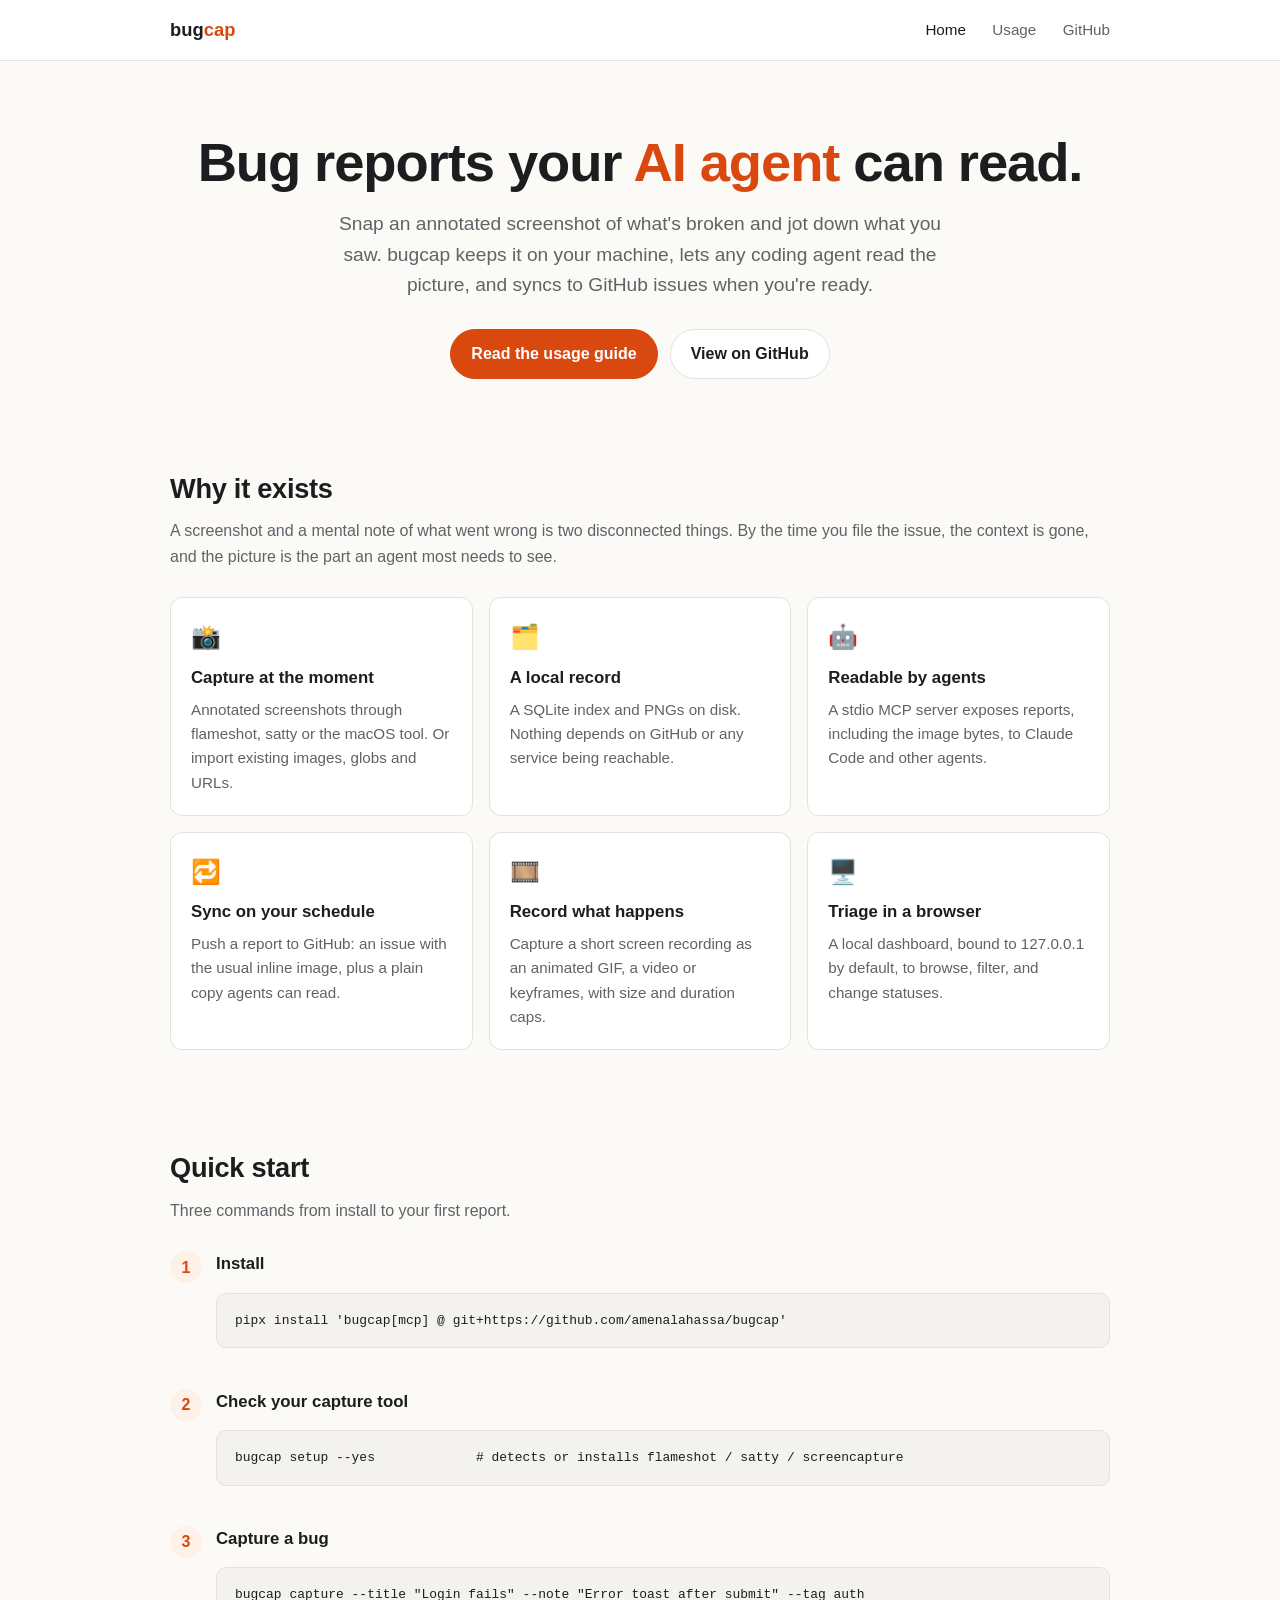
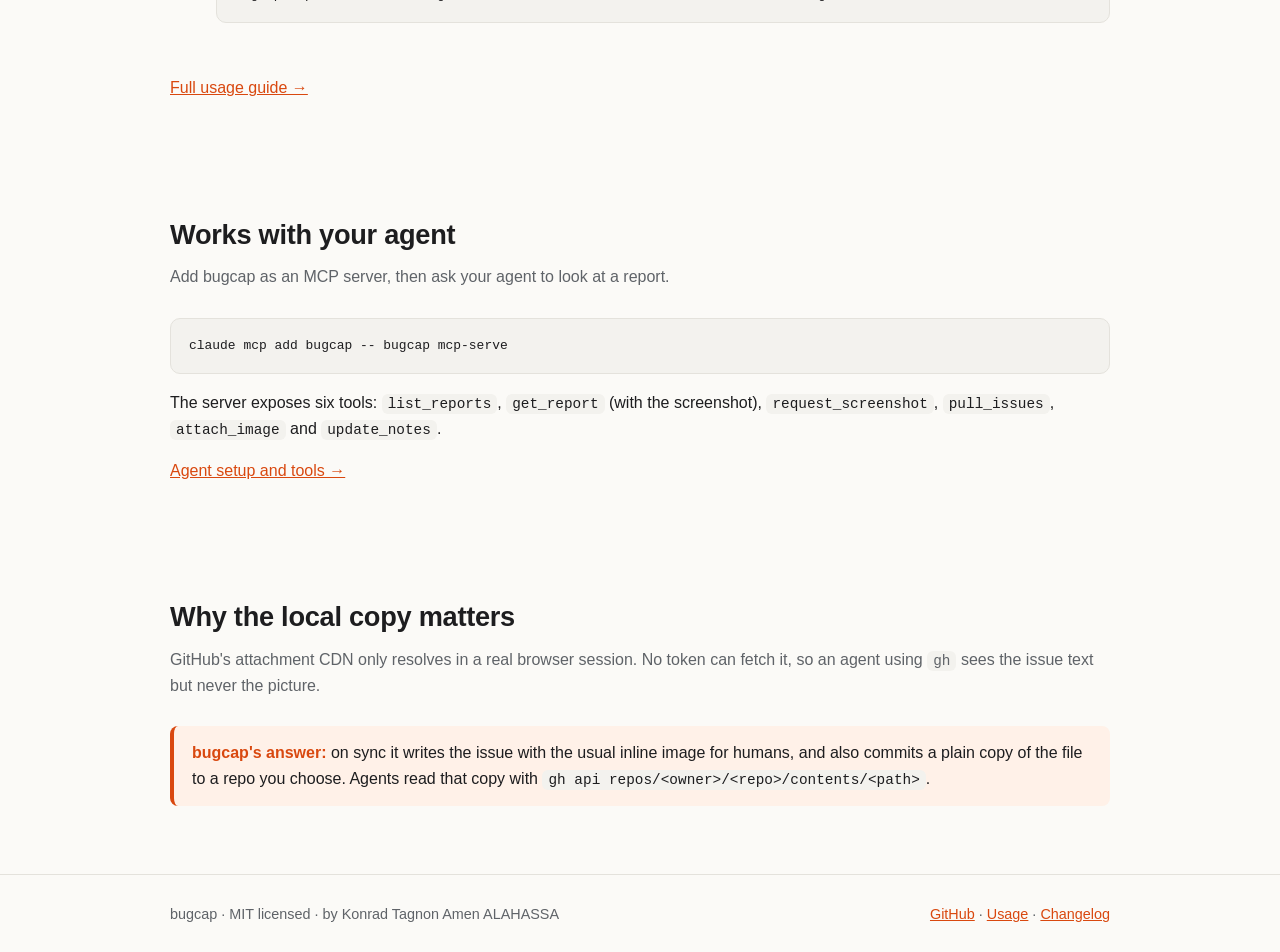
==== docs/index.html @ f4efdc9c "Add GitHub Pages site and usage guide; rework README docs/ holds a static site served from master: a" ====
<!doctype html>
<html lang="en">
<head>
  <meta charset="utf-8">
  <meta name="viewport" content="width=device-width, initial-scale=1">
  <title>bugcap — bug capture your AI agent can read</title>
  <meta name="description" content="Local-first bug capture: annotated screenshots and notes, stored on your machine, readable by AI coding agents over MCP, synced to GitHub issues when you choose.">
  <meta property="og:title" content="bugcap">
  <meta property="og:description" content="Annotated bug screenshots that AI coding agents can actually read.">
  <link rel="stylesheet" href="assets/style.css">
</head>
<body>

<header class="site">
  <div class="wrap">
    <a class="brand" href="./">bug<span>cap</span></a>
    <nav>
      <a href="./" aria-current="page">Home</a>
      <a href="usage.html">Usage</a>
      <a href="https://github.com/amenalahassa/bugcap">GitHub</a>
    </nav>
  </div>
</header>

<main>
  <div class="hero wrap">
    <h1>Bug reports your <span>AI agent</span> can read.</h1>
    <p class="lead">Snap an annotated screenshot of what's broken and jot down what you saw. bugcap keeps it on your machine, lets any coding agent read the picture, and syncs to GitHub issues when you're ready.</p>
    <div class="cta">
      <a class="btn primary" href="usage.html">Read the usage guide</a>
      <a class="btn" href="https://github.com/amenalahassa/bugcap">View on GitHub</a>
    </div>
    <div class="demo">
      <!-- Replace with the recorded demo (docs/assets/demo.gif) when it is ready. -->
      <img src="assets/demo.gif" alt="bugcap capturing and annotating a bug, then listing the report" onerror="this.parentElement.style.display='none'">
    </div>
  </div>

  <section>
    <div class="wrap">
      <h2>Why it exists</h2>
      <p class="sub">A screenshot and a mental note of what went wrong is two disconnected things. By the time you file the issue, the context is gone, and the picture is the part an agent most needs to see.</p>
      <div class="grid">
        <div class="card">
          <div class="icon">📸</div>
          <h3>Capture at the moment</h3>
          <p>Annotated screenshots through flameshot, satty or the macOS tool. Or import existing images, globs and URLs.</p>
        </div>
        <div class="card">
          <div class="icon">🗂️</div>
          <h3>A local record</h3>
          <p>A SQLite index and PNGs on disk. Nothing depends on GitHub or any service being reachable.</p>
        </div>
        <div class="card">
          <div class="icon">🤖</div>
          <h3>Readable by agents</h3>
          <p>A stdio MCP server exposes reports, including the image bytes, to Claude Code and other agents.</p>
        </div>
        <div class="card">
          <div class="icon">🔁</div>
          <h3>Sync on your schedule</h3>
          <p>Push a report to GitHub: an issue with the usual inline image, plus a plain copy agents can read.</p>
        </div>
        <div class="card">
          <div class="icon">🎞️</div>
          <h3>Record what happens</h3>
          <p>Capture a short screen recording as an animated GIF, a video or keyframes, with size and duration caps.</p>
        </div>
        <div class="card">
          <div class="icon">🖥️</div>
          <h3>Triage in a browser</h3>
          <p>A local dashboard, bound to 127.0.0.1 by default, to browse, filter, and change statuses.</p>
        </div>
      </div>
    </div>
  </section>

  <section>
    <div class="wrap">
      <h2>Quick start</h2>
      <p class="sub">Three commands from install to your first report.</p>
      <ol class="steps">
        <li>
          <h3>Install</h3>
          <pre><code>pipx install 'bugcap[mcp] @ git+https://github.com/amenalahassa/bugcap'</code></pre>
        </li>
        <li>
          <h3>Check your capture tool</h3>
          <pre><code>bugcap setup --yes             # detects or installs flameshot / satty / screencapture</code></pre>
        </li>
        <li>
          <h3>Capture a bug</h3>
          <pre><code>bugcap capture --title "Login fails" --note "Error toast after submit" --tag auth</code></pre>
        </li>
      </ol>
      <p><a href="usage.html">Full usage guide →</a></p>
    </div>
  </section>

  <section>
    <div class="wrap">
      <h2>Works with your agent</h2>
      <p class="sub">Add bugcap as an MCP server, then ask your agent to look at a report.</p>
<pre><code>claude mcp add bugcap -- bugcap mcp-serve</code></pre>
      <p>The server exposes six tools: <code>list_reports</code>, <code>get_report</code> (with the screenshot), <code>request_screenshot</code>, <code>pull_issues</code>, <code>attach_image</code> and <code>update_notes</code>.</p>
      <p><a href="usage.html#mcp">Agent setup and tools →</a></p>
    </div>
  </section>

  <section>
    <div class="wrap">
      <h2>Why the local copy matters</h2>
      <p class="sub">GitHub's attachment CDN only resolves in a real browser session. No token can fetch it, so an agent using <code>gh</code> sees the issue text but never the picture.</p>
      <div class="callout">
        <strong>bugcap's answer:</strong> on sync it writes the issue with the usual inline image for humans, and also commits a plain copy of the file to a repo you choose. Agents read that copy with <code>gh api repos/&lt;owner&gt;/&lt;repo&gt;/contents/&lt;path&gt;</code>.
      </div>
    </div>
  </section>
</main>

<footer class="site">
  <div class="wrap">
    <span>bugcap · MIT licensed · by Konrad Tagnon Amen ALAHASSA</span>
    <span><a href="https://github.com/amenalahassa/bugcap">GitHub</a> · <a href="usage.html">Usage</a> · <a href="https://github.com/amenalahassa/bugcap/blob/master/CHANGELOG.md">Changelog</a></span>
  </div>
</footer>

</body>
</html>
---- docs/assets/style.css ----
:root {
  --bg: #fbfaf7;
  --surface: #ffffff;
  --text: #1d1d1f;
  --muted: #5f6368;
  --accent: #d9480f;
  --accent-soft: #fff1e8;
  --code-bg: #f3f2ee;
  --border: #e4e2dc;
  --ok: #2b8a3e;
  --warn: #b25e00;
}

@media (prefers-color-scheme: dark) {
  :root:not([data-theme="light"]) {
    --bg: #14151a;
    --surface: #1d1f26;
    --text: #ececf1;
    --muted: #a0a4ad;
    --accent: #ff8a4c;
    --accent-soft: #2a1f18;
    --code-bg: #23252d;
    --border: #2f323c;
    --ok: #69db7c;
    --warn: #ffd43b;
  }
}

:root[data-theme="dark"] {
  --bg: #14151a;
  --surface: #1d1f26;
  --text: #ececf1;
  --muted: #a0a4ad;
  --accent: #ff8a4c;
  --accent-soft: #2a1f18;
  --code-bg: #23252d;
  --border: #2f323c;
  --ok: #69db7c;
  --warn: #ffd43b;
}

* { box-sizing: border-box; }

body {
  margin: 0;
  background: var(--bg);
  color: var(--text);
  font: 16px/1.6 -apple-system, BlinkMacSystemFont, "Segoe UI", Inter, Roboto, sans-serif;
}

a { color: var(--accent); }

.wrap { max-width: 980px; margin: 0 auto; padding: 0 20px; }

header.site {
  border-bottom: 1px solid var(--border);
  background: var(--surface);
  position: sticky;
  top: 0;
  z-index: 10;
}
header.site .wrap {
  display: flex;
  align-items: center;
  justify-content: space-between;
  height: 60px;
}
header.site .brand { font-weight: 700; font-size: 1.15rem; color: var(--text); text-decoration: none; }
header.site .brand span { color: var(--accent); }
header.site nav a {
  color: var(--muted);
  text-decoration: none;
  margin-left: 22px;
  font-size: 0.95rem;
}
header.site nav a:hover, header.site nav a[aria-current="page"] { color: var(--text); }

.hero { padding: 72px 0 40px; text-align: center; }
.hero h1 { font-size: clamp(2.2rem, 6vw, 3.4rem); line-height: 1.1; margin: 0 0 16px; letter-spacing: -0.02em; }
.hero h1 span { color: var(--accent); }
.hero p.lead { font-size: 1.2rem; color: var(--muted); max-width: 640px; margin: 0 auto 28px; }
.cta { display: flex; gap: 12px; justify-content: center; flex-wrap: wrap; }
.btn {
  display: inline-block;
  padding: 11px 20px;
  border-radius: 999px;
  border: 1px solid var(--border);
  color: var(--text);
  text-decoration: none;
  font-weight: 600;
  background: var(--surface);
}
.btn.primary { background: var(--accent); border-color: var(--accent); color: #fff; }
.btn:hover { filter: brightness(1.05); }

.demo {
  margin: 40px auto 0;
  max-width: 860px;
  border: 1px solid var(--border);
  border-radius: 14px;
  overflow: hidden;
  background: var(--surface);
  box-shadow: 0 10px 30px rgba(0,0,0,0.08);
}
.demo img { display: block; width: 100%; height: auto; }

section { padding: 48px 0; }
section h2 { font-size: 1.7rem; margin: 0 0 8px; letter-spacing: -0.01em; }
section > .wrap > p.sub { color: var(--muted); margin: 0 0 28px; }

.grid { display: grid; grid-template-columns: repeat(auto-fit, minmax(240px, 1fr)); gap: 16px; }
.card {
  background: var(--surface);
  border: 1px solid var(--border);
  border-radius: 12px;
  padding: 20px;
}
.card h3 { margin: 0 0 6px; font-size: 1.05rem; }
.card p { margin: 0; color: var(--muted); font-size: 0.95rem; }
.card .icon { font-size: 1.5rem; margin-bottom: 8px; }

.steps { counter-reset: step; list-style: none; padding: 0; margin: 0; }
.steps li {
  counter-increment: step;
  position: relative;
  padding: 0 0 22px 46px;
}
.steps li::before {
  content: counter(step);
  position: absolute; left: 0; top: 0;
  width: 32px; height: 32px; border-radius: 50%;
  background: var(--accent-soft); color: var(--accent);
  font-weight: 700; display: flex; align-items: center; justify-content: center;
}
.steps li h3 { margin: 4px 0 6px; font-size: 1.05rem; }
.steps li p { margin: 0; color: var(--muted); }

pre, code { font-family: ui-monospace, SFMono-Regular, Menlo, Consolas, monospace; }
code { background: var(--code-bg); padding: 2px 6px; border-radius: 6px; font-size: 0.9em; }
pre {
  background: var(--code-bg);
  border: 1px solid var(--border);
  border-radius: 10px;
  padding: 16px 18px;
  overflow-x: auto;
  font-size: 0.9rem;
  line-height: 1.5;
}
pre code { background: none; padding: 0; }

.callout {
  border-left: 4px solid var(--accent);
  background: var(--accent-soft);
  padding: 14px 18px;
  border-radius: 8px;
  margin: 20px 0;
}
.callout strong { color: var(--accent); }

table { width: 100%; border-collapse: collapse; margin: 16px 0; font-size: 0.95rem; }
th, td { text-align: left; padding: 10px 12px; border-bottom: 1px solid var(--border); vertical-align: top; }
th { color: var(--muted); font-weight: 600; }

.statuses span {
  display: inline-block;
  padding: 2px 10px;
  border-radius: 999px;
  border: 1px solid var(--border);
  font-size: 0.85rem;
  margin: 2px 4px 2px 0;
}

footer.site { border-top: 1px solid var(--border); padding: 28px 0; color: var(--muted); font-size: 0.9rem; }
footer.site .wrap { display: flex; justify-content: space-between; flex-wrap: wrap; gap: 10px; }

/* usage page layout */
.doc { display: grid; grid-template-columns: 220px 1fr; gap: 40px; padding: 40px 0 60px; }
.doc aside { position: sticky; top: 90px; align-self: start; font-size: 0.95rem; }
.doc aside a { display: block; color: var(--muted); text-decoration: none; padding: 4px 0; }
.doc aside a:hover { color: var(--text); }
.doc h1 { font-size: 2.2rem; margin: 0 0 8px; letter-spacing: -0.02em; }
.doc h2 { font-size: 1.5rem; margin: 48px 0 12px; padding-top: 8px; border-top: 1px solid var(--border); }
.doc h3 { font-size: 1.15rem; margin: 28px 0 8px; }
.doc p.lead { color: var(--muted); font-size: 1.1rem; }

@media (max-width: 760px) {
  .doc { grid-template-columns: 1fr; }
  .doc aside { position: static; }
  header.site nav a { margin-left: 14px; font-size: 0.88rem; }
  .hero { padding: 48px 0 28px; }
}
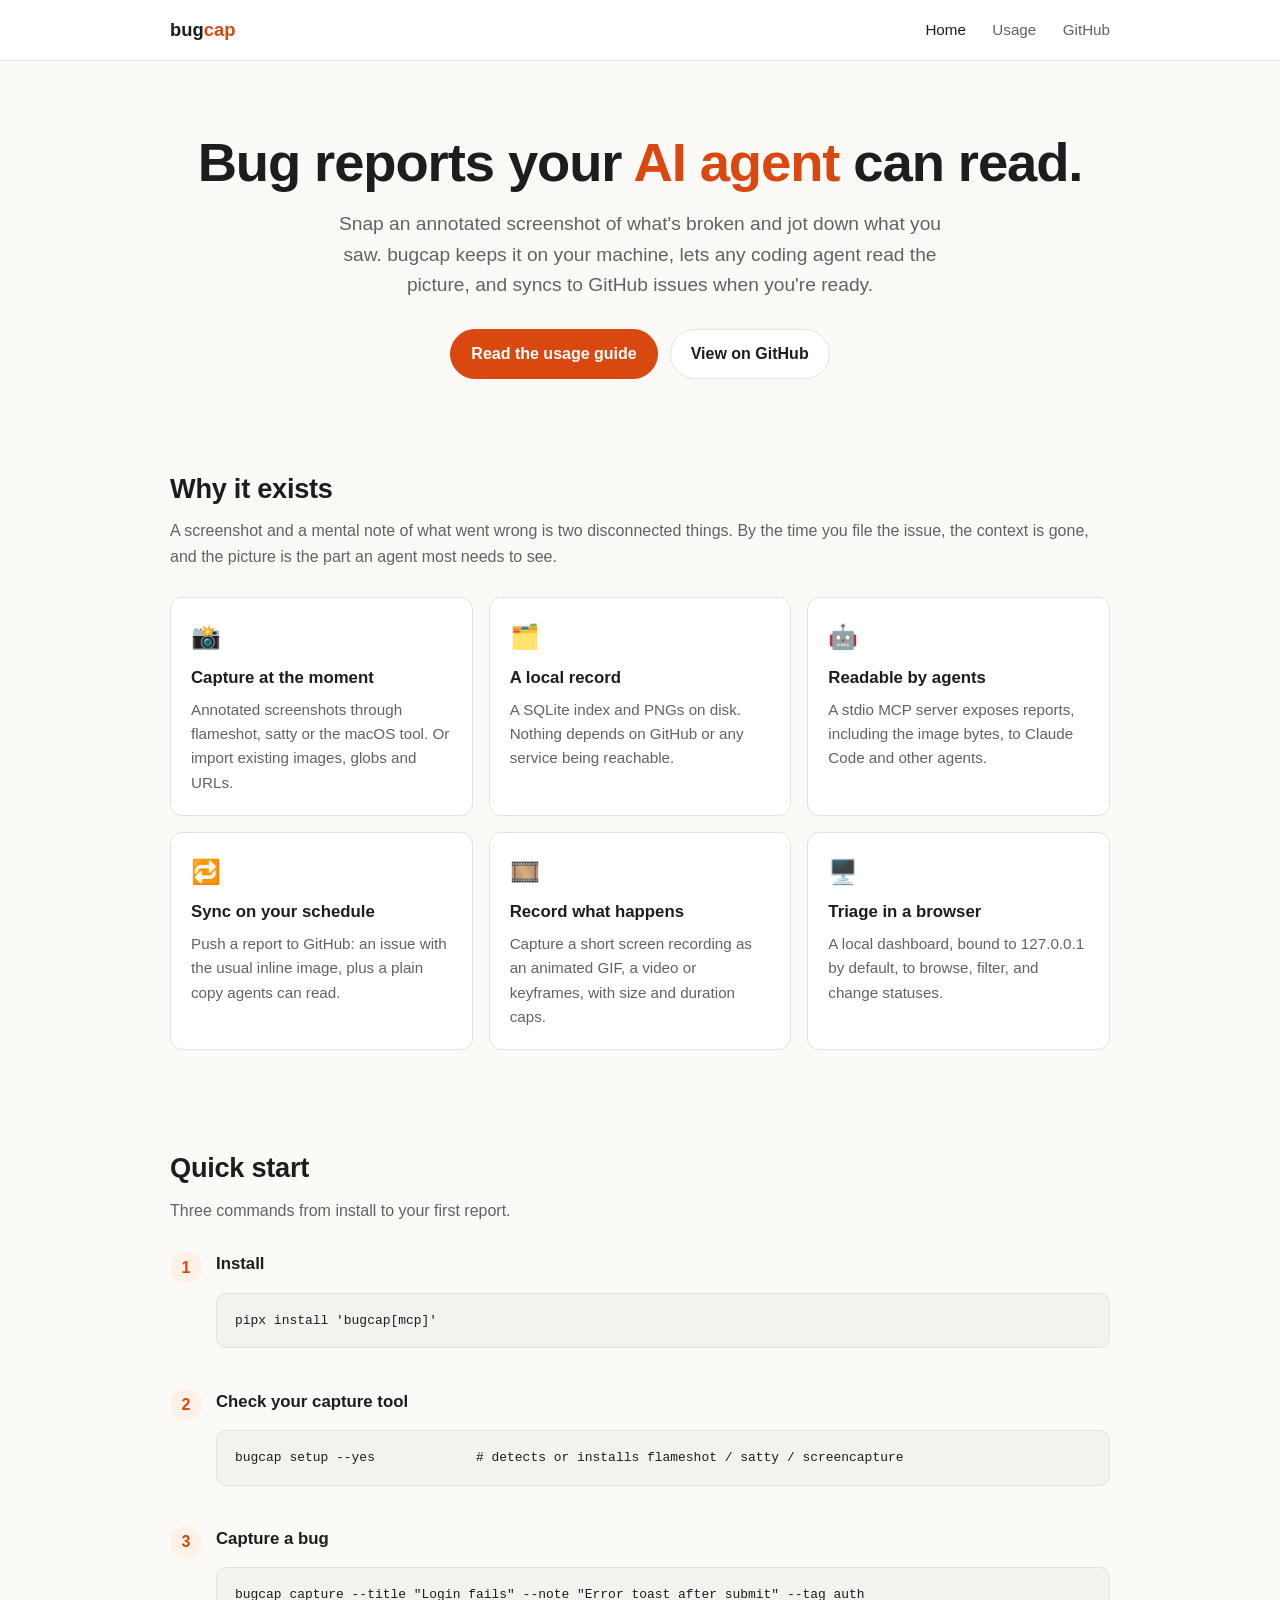
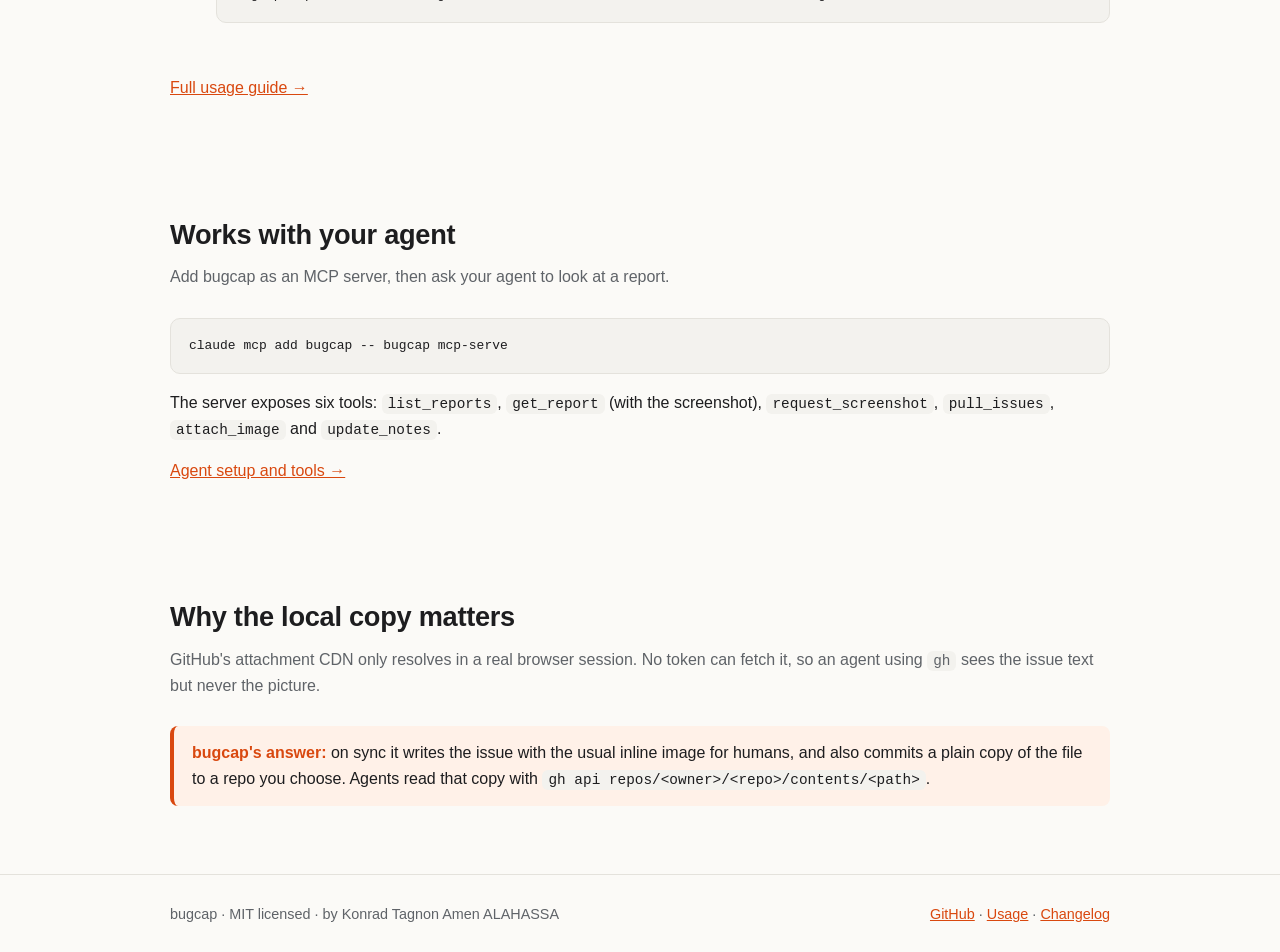
==== commit c8f46416: "Docs: install from PyPI instead of git Co-Authored-By: Claude Sonnet 5 <noreply@anthropic.com>" ====
--- a/docs/index.html
+++ b/docs/index.html
@@ -82,7 +82,7 @@
       <ol class="steps">
         <li>
           <h3>Install</h3>
-          <pre><code>pipx install 'bugcap[mcp] @ git+https://github.com/amenalahassa/bugcap'</code></pre>
+          <pre><code>pipx install 'bugcap[mcp]'</code></pre>
         </li>
         <li>
           <h3>Check your capture tool</h3>
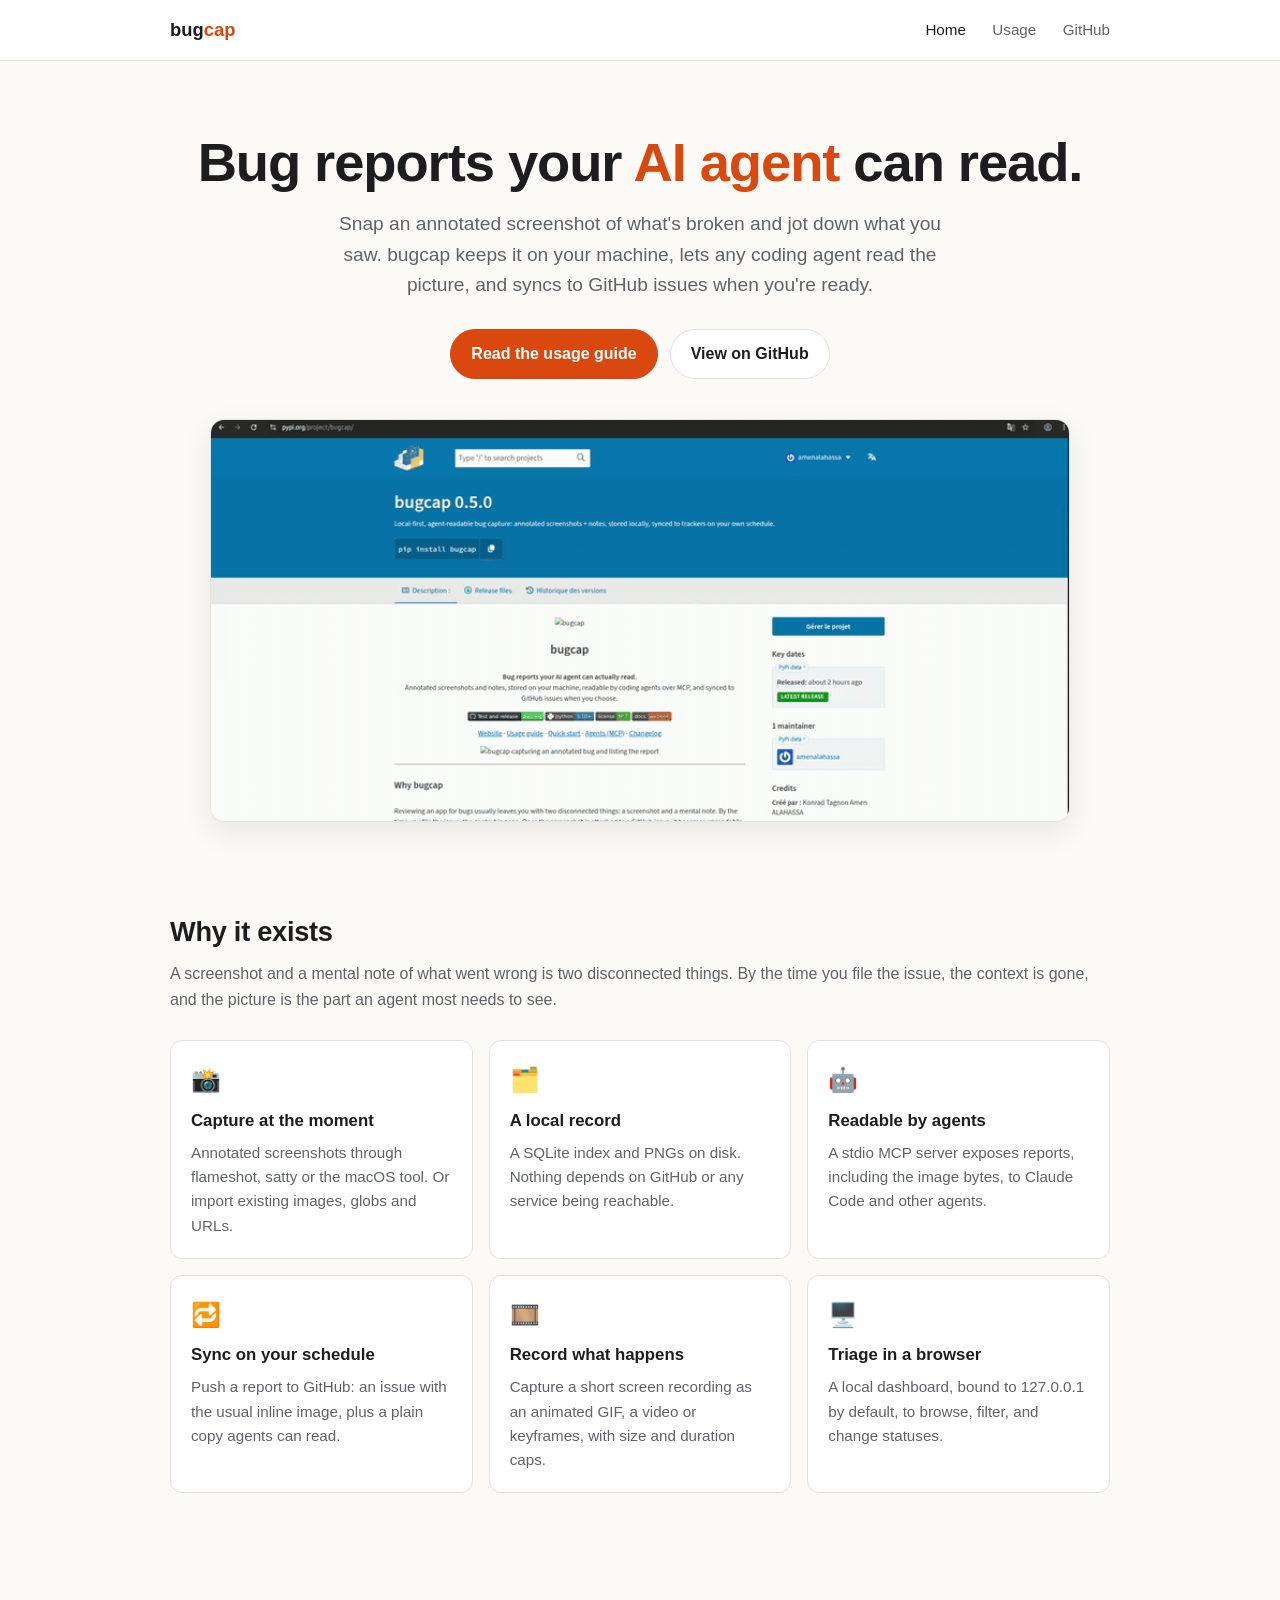
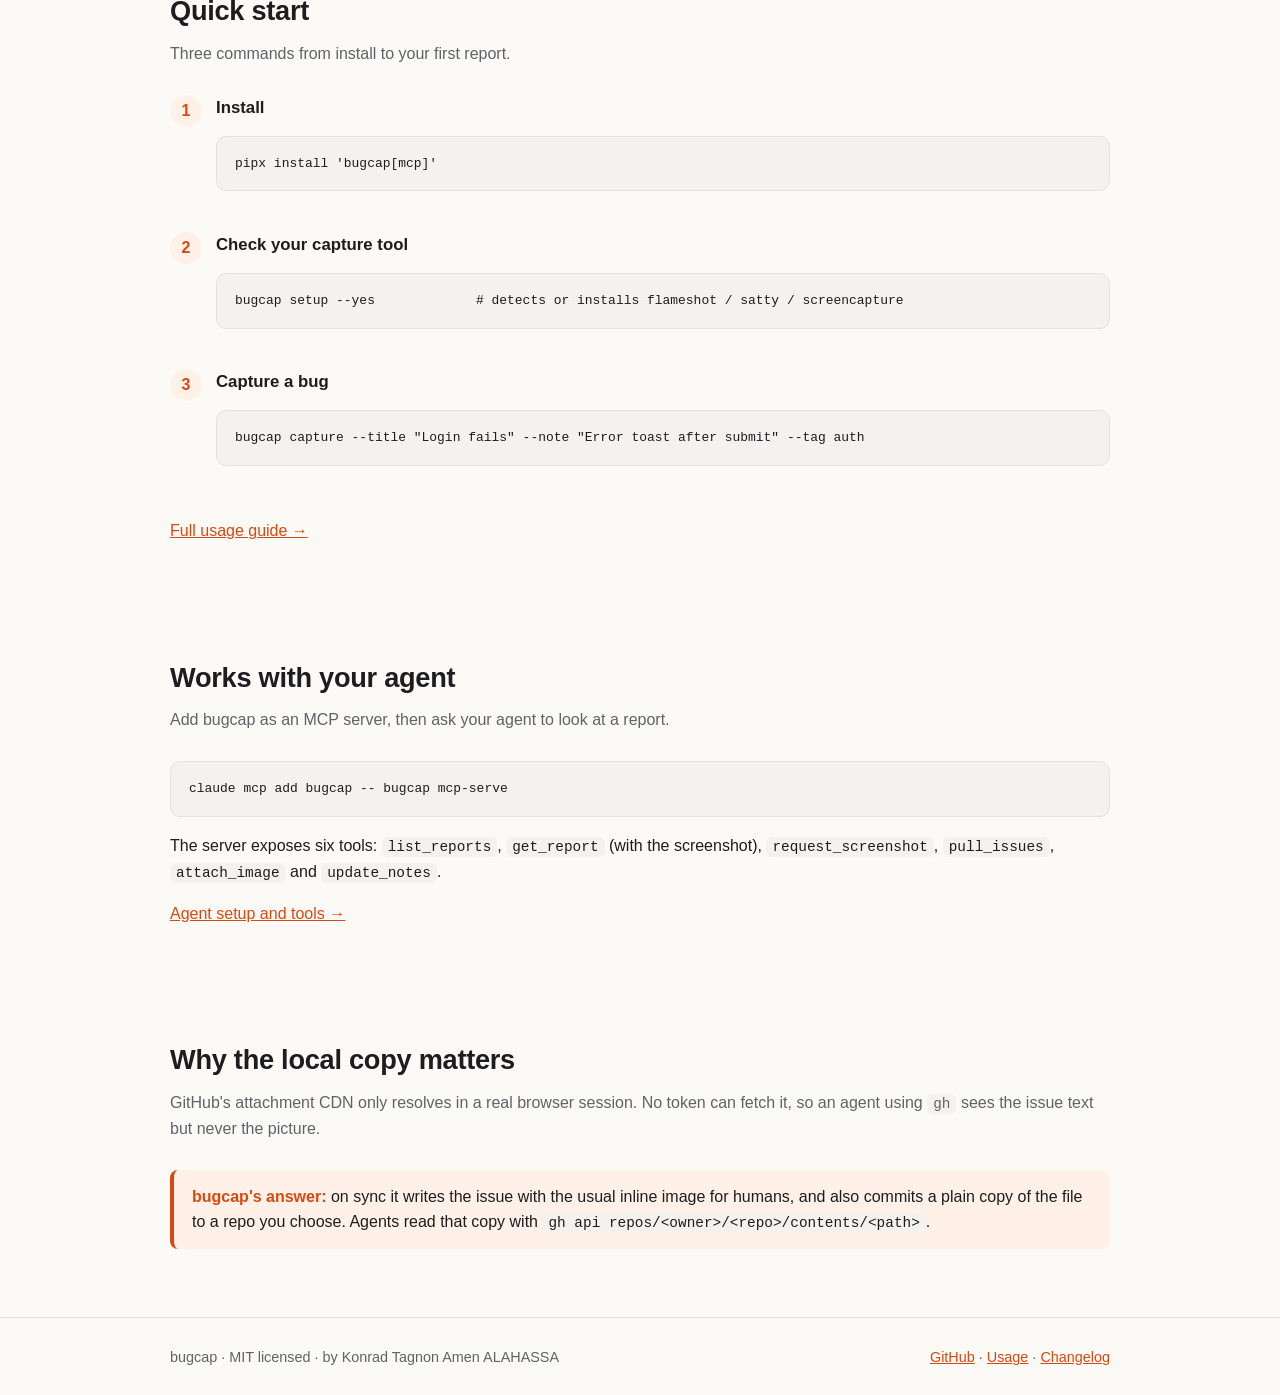
==== commit 3340512a: "Add demo GIF to README and site Co-Authored-By: Claude Sonnet 5.5 <noreply@anthropic.com>" ====
--- a/docs/index.html
+++ b/docs/index.html
@@ -31,8 +31,7 @@
       <a class="btn" href="https://github.com/amenalahassa/bugcap">View on GitHub</a>
     </div>
     <div class="demo">
-      <!-- Replace with the recorded demo (docs/assets/demo.gif) when it is ready. -->
-      <img src="assets/demo.gif" alt="bugcap capturing and annotating a bug, then listing the report" onerror="this.parentElement.style.display='none'">
+      <img src="assets/demo.gif" alt="bugcap live: screenshot a broken page, file a bug with a note, then read it back with bugcap show" onerror="this.parentElement.style.display='none'">
     </div>
   </div>
 
